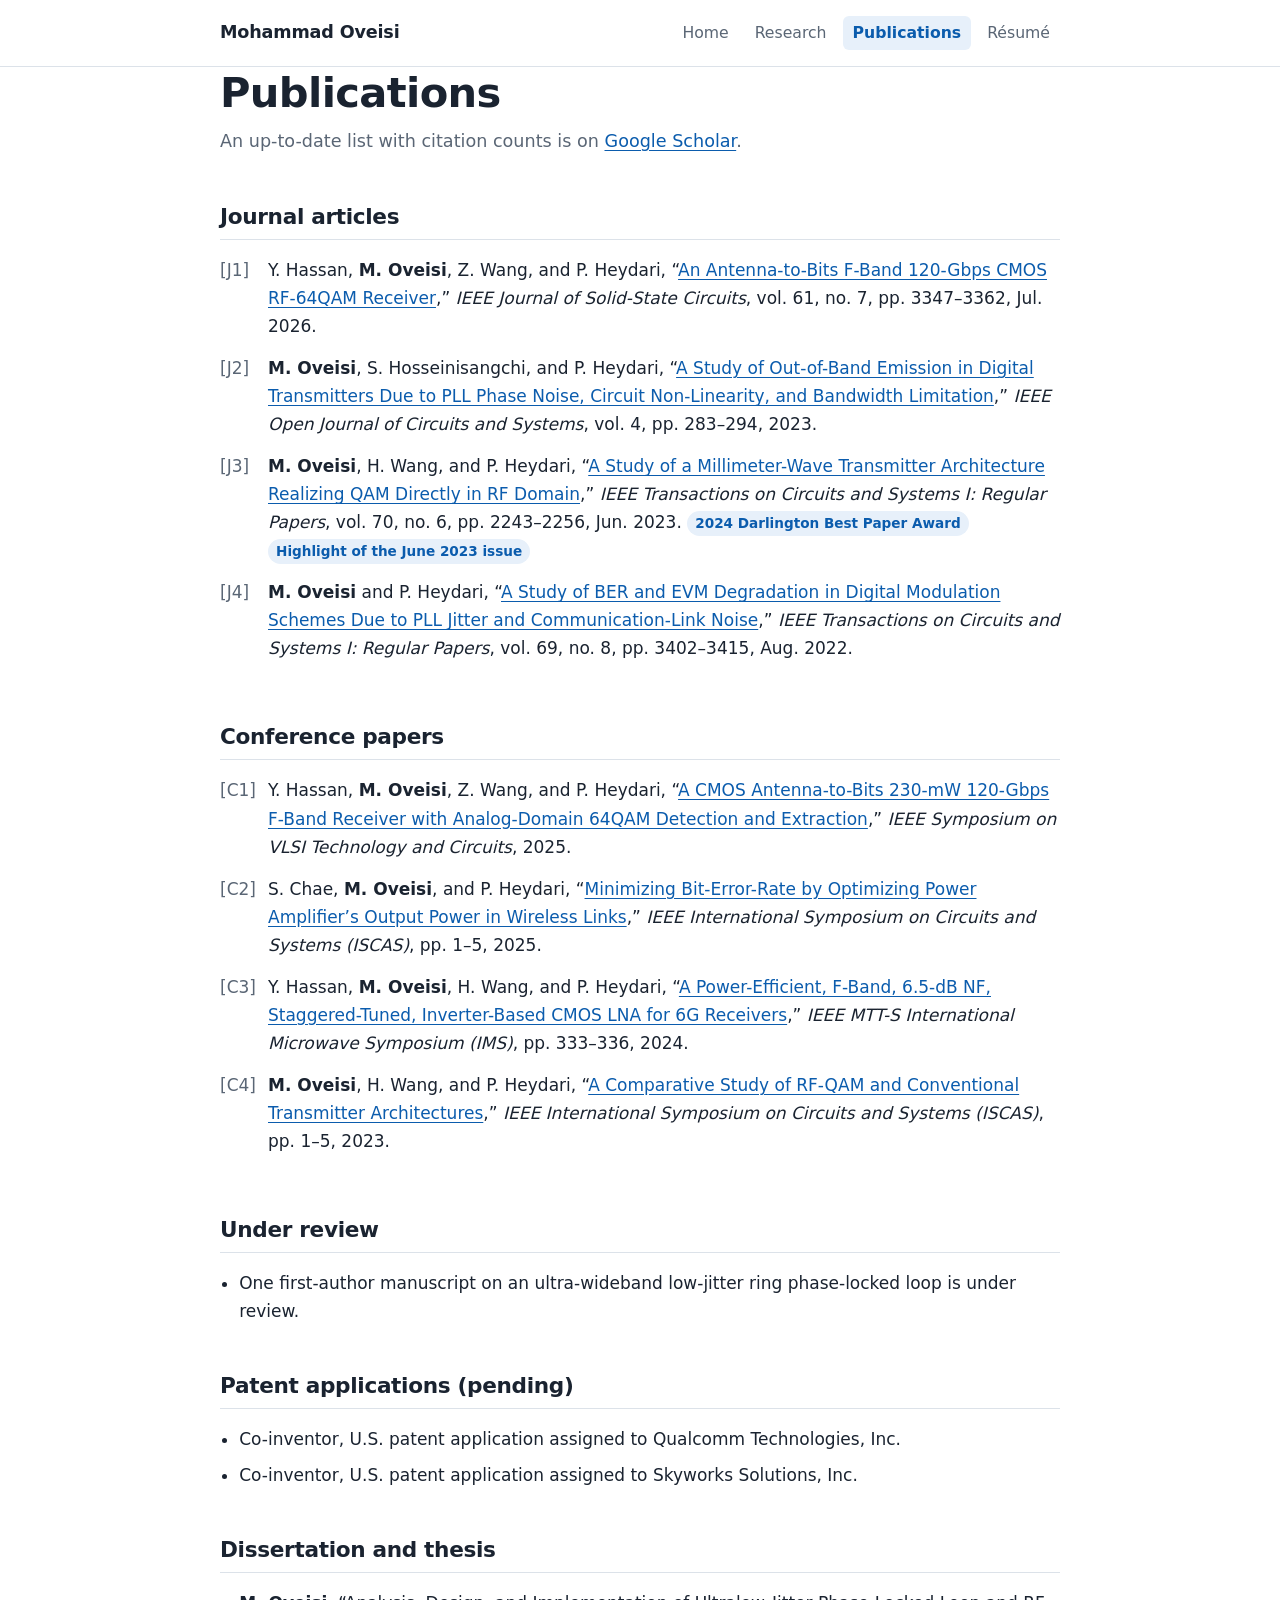
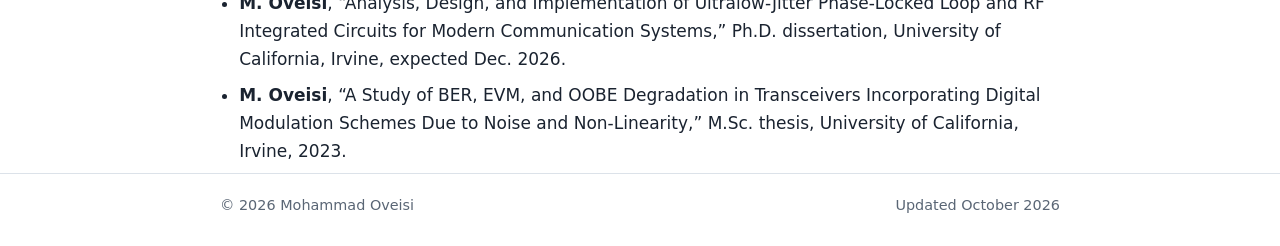
==== publications.html @ 397d7ef5 "Add personal website" ====
<!doctype html>
<html lang="en">
<head>
  <meta charset="utf-8">
  <meta name="viewport" content="width=device-width, initial-scale=1">
  <title>Publications | Mohammad Oveisi</title>
  <meta name="description" content="Journal articles, conference papers, patent applications, and theses by Mohammad Oveisi.">
  <link rel="icon" href="assets/favicon.svg" type="image/svg+xml">
  <link rel="stylesheet" href="assets/style.css">
</head>
<body>
  <a class="skip" href="#main">Skip to content</a>
  <header class="site-header">
    <div class="wrap">
      <a class="brand" href="index.html">Mohammad Oveisi</a>
      <nav aria-label="Main">
        <a href="index.html">Home</a>
        <a href="research.html">Research</a>
        <a href="publications.html" aria-current="page">Publications</a>
        <a href="resume.html">Résumé</a>
      </nav>
    </div>
  </header>

  <main id="main" class="wrap">
    <h1>Publications</h1>
    <p class="lead">An up-to-date list with citation counts is on <a href="https://scholar.google.com/citations?user=EYjMQukAAAAJ&amp;hl=en">Google Scholar</a>.</p>

    <h2>Journal articles</h2>
    <ol class="pubs" data-prefix="J">
      <li>Y. Hassan, <span class="me">M. Oveisi</span>, Z. Wang, and P. Heydari, “<a href="https://doi.org/10.1109/JSSC.2025.3648748">An Antenna-to-Bits F-Band 120-Gbps CMOS RF-64QAM Receiver</a>,” <em>IEEE Journal of Solid-State Circuits</em>, vol. 61, no. 7, pp. 3347–3362, Jul. 2026.</li>
      <li><span class="me">M. Oveisi</span>, S. Hosseinisangchi, and P. Heydari, “<a href="https://doi.org/10.1109/OJCAS.2023.3328871">A Study of Out-of-Band Emission in Digital Transmitters Due to PLL Phase Noise, Circuit Non-Linearity, and Bandwidth Limitation</a>,” <em>IEEE Open Journal of Circuits and Systems</em>, vol. 4, pp. 283–294, 2023.</li>
      <li><span class="me">M. Oveisi</span>, H. Wang, and P. Heydari, “<a href="https://doi.org/10.1109/TCSI.2023.3255109">A Study of a Millimeter-Wave Transmitter Architecture Realizing QAM Directly in RF Domain</a>,” <em>IEEE Transactions on Circuits and Systems I: Regular Papers</em>, vol. 70, no. 6, pp. 2243–2256, Jun. 2023. <span class="badge">2024 Darlington Best Paper Award</span> <span class="badge">Highlight of the June 2023 issue</span></li>
      <li><span class="me">M. Oveisi</span> and P. Heydari, “<a href="https://doi.org/10.1109/TCSI.2022.3172707">A Study of BER and EVM Degradation in Digital Modulation Schemes Due to PLL Jitter and Communication-Link Noise</a>,” <em>IEEE Transactions on Circuits and Systems I: Regular Papers</em>, vol. 69, no. 8, pp. 3402–3415, Aug. 2022.</li>
    </ol>

    <h2>Conference papers</h2>
    <ol class="pubs" data-prefix="C">
      <li>Y. Hassan, <span class="me">M. Oveisi</span>, Z. Wang, and P. Heydari, “<a href="https://doi.org/10.23919/VLSITechnologyandCir65189.2025.11075138">A CMOS Antenna-to-Bits 230-mW 120-Gbps F-Band Receiver with Analog-Domain 64QAM Detection and Extraction</a>,” <em>IEEE Symposium on VLSI Technology and Circuits</em>, 2025.</li>
      <li>S. Chae, <span class="me">M. Oveisi</span>, and P. Heydari, “<a href="https://doi.org/10.1109/ISCAS56072.2025.11043581">Minimizing Bit-Error-Rate by Optimizing Power Amplifier’s Output Power in Wireless Links</a>,” <em>IEEE International Symposium on Circuits and Systems (ISCAS)</em>, pp. 1–5, 2025.</li>
      <li>Y. Hassan, <span class="me">M. Oveisi</span>, H. Wang, and P. Heydari, “<a href="https://doi.org/10.1109/IMS40175.2024.10600407">A Power-Efficient, F-Band, 6.5-dB NF, Staggered-Tuned, Inverter-Based CMOS LNA for 6G Receivers</a>,” <em>IEEE MTT-S International Microwave Symposium (IMS)</em>, pp. 333–336, 2024.</li>
      <li><span class="me">M. Oveisi</span>, H. Wang, and P. Heydari, “<a href="https://doi.org/10.1109/ISCAS46773.2023.10182203">A Comparative Study of RF-QAM and Conventional Transmitter Architectures</a>,” <em>IEEE International Symposium on Circuits and Systems (ISCAS)</em>, pp. 1–5, 2023.</li>
    </ol>

    <h2>Under review</h2>
    <ul class="plain">
      <li>One first-author manuscript on an ultra-wideband low-jitter ring phase-locked loop is under review.</li>
    </ul>

    <h2>Patent applications (pending)</h2>
    <ul class="plain">
      <li>Co-inventor, U.S. patent application assigned to Qualcomm Technologies, Inc.</li>
      <li>Co-inventor, U.S. patent application assigned to Skyworks Solutions, Inc.</li>
    </ul>

    <h2>Dissertation and thesis</h2>
    <ul class="plain">
      <li><span class="me">M. Oveisi</span>, “Analysis, Design, and Implementation of Ultralow-Jitter Phase-Locked Loop and RF Integrated Circuits for Modern Communication Systems,” Ph.D. dissertation, University of California, Irvine, expected Dec. 2026.</li>
      <li><span class="me">M. Oveisi</span>, “A Study of BER, EVM, and OOBE Degradation in Transceivers Incorporating Digital Modulation Schemes Due to Noise and Non-Linearity,” M.Sc. thesis, University of California, Irvine, 2023.</li>
    </ul>
  </main>

  <footer class="site-footer">
    <div class="wrap">
      <span>© 2026 Mohammad Oveisi</span>
      <span>Updated October 2026</span>
    </div>
  </footer>
</body>
</html>
---- assets/style.css ----
:root {
  --bg: #ffffff;
  --surface: #f4f6f9;
  --text: #1a2330;
  --muted: #5a6675;
  --border: #dce2e9;
  --accent: #0b5cad;
  --accent-soft: #e7f0fa;
  --maxw: 880px;
  color-scheme: light dark;
}

@media (prefers-color-scheme: dark) {
  :root {
    --bg: #0f141a;
    --surface: #171e27;
    --text: #e5eaf0;
    --muted: #9ba8b6;
    --border: #28333f;
    --accent: #6fb4f3;
    --accent-soft: #14273a;
  }
}

*,
*::before,
*::after {
  box-sizing: border-box;
}

html {
  -webkit-text-size-adjust: 100%;
}

body {
  margin: 0;
  background: var(--bg);
  color: var(--text);
  font-family: system-ui, -apple-system, "Segoe UI", Roboto, "Helvetica Neue", Arial, sans-serif;
  font-size: 1.0625rem;
  line-height: 1.65;
}

.wrap {
  max-width: var(--maxw);
  margin: 0 auto;
  padding: 0 20px;
}

a {
  color: var(--accent);
  text-underline-offset: 3px;
}

a:hover {
  text-decoration-thickness: 2px;
}

.skip {
  position: absolute;
  left: -999px;
}

.skip:focus {
  left: 12px;
  top: 12px;
  padding: 8px 12px;
  background: var(--bg);
  border: 2px solid var(--accent);
  border-radius: 6px;
  z-index: 10;
}

/* Header */

.site-header {
  border-bottom: 1px solid var(--border);
}

.site-header .wrap {
  display: flex;
  flex-wrap: wrap;
  align-items: center;
  justify-content: space-between;
  gap: 8px 24px;
  padding-top: 16px;
  padding-bottom: 16px;
}

.brand {
  color: var(--text);
  font-weight: 700;
  font-size: 1.1rem;
  text-decoration: none;
  letter-spacing: -0.01em;
}

.site-header nav {
  display: flex;
  flex-wrap: wrap;
  gap: 4px 6px;
}

.site-header nav a {
  color: var(--muted);
  text-decoration: none;
  padding: 4px 10px;
  border-radius: 6px;
  font-size: 0.98rem;
}

.site-header nav a:hover {
  color: var(--text);
  background: var(--surface);
}

.site-header nav a[aria-current="page"] {
  color: var(--accent);
  background: var(--accent-soft);
  font-weight: 600;
}

/* Typography */

main {
  padding-top: 48px;
  padding-bottom: 64px;
}

h1,
h2,
h3 {
  line-height: 1.25;
  letter-spacing: -0.015em;
}

h1 {
  font-size: clamp(2rem, 5vw, 2.6rem);
  margin: 0 0 8px;
}

h2 {
  font-size: 1.35rem;
  margin: 48px 0 16px;
  padding-bottom: 8px;
  border-bottom: 1px solid var(--border);
}

h3 {
  font-size: 1.1rem;
  margin: 0 0 4px;
}

p {
  margin: 0 0 16px;
}

.lead {
  color: var(--muted);
  font-size: 1.1rem;
  margin-bottom: 24px;
}

.tagline {
  font-weight: 600;
  margin-bottom: 4px;
}

.areas {
  color: var(--muted);
  margin-bottom: 24px;
}

.meta {
  color: var(--muted);
  font-size: 0.92rem;
  margin-bottom: 8px;
}

/* Home */

.links {
  display: flex;
  flex-wrap: wrap;
  gap: 8px;
  margin: 24px 0 8px;
  padding: 0;
  list-style: none;
}

.links a {
  display: inline-block;
  padding: 6px 14px;
  border: 1px solid var(--border);
  border-radius: 999px;
  text-decoration: none;
  font-size: 0.95rem;
  font-weight: 500;
}

.links a:hover {
  border-color: var(--accent);
  background: var(--accent-soft);
}

.links a.primary {
  background: var(--accent);
  border-color: var(--accent);
  color: var(--bg);
}

.stats {
  display: flex;
  flex-wrap: wrap;
  gap: 12px;
  margin: 0;
  padding: 0;
  list-style: none;
}

.stats li {
  flex: 1 1 130px;
  background: var(--surface);
  border: 1px solid var(--border);
  border-radius: 10px;
  padding: 14px 16px;
  font-size: 0.92rem;
  line-height: 1.4;
  color: var(--muted);
}

.stats strong {
  display: block;
  font-size: 1.6rem;
  line-height: 1.2;
  color: var(--accent);
  margin-bottom: 4px;
}

.news {
  margin: 0;
  padding: 0;
  list-style: none;
}

.news li {
  display: grid;
  grid-template-columns: 6.5rem 1fr;
  gap: 4px 16px;
  padding: 14px 0;
  border-bottom: 1px solid var(--border);
}

.news li:last-child {
  border-bottom: 0;
}

.news time {
  color: var(--muted);
  font-size: 0.92rem;
  padding-top: 2px;
}

.news p {
  margin: 0;
}

/* Research */

.project {
  padding: 20px 0;
  border-bottom: 1px solid var(--border);
}

.project:last-of-type {
  border-bottom: 0;
}

.project p:last-child {
  margin-bottom: 0;
}

/* Publications */

.pubs {
  margin: 0;
  padding: 0;
  list-style: none;
  counter-reset: pub;
}

.pubs li {
  counter-increment: pub;
  position: relative;
  padding: 0 0 14px 3rem;
}

.pubs li::before {
  position: absolute;
  left: 0;
  color: var(--muted);
  font-variant-numeric: tabular-nums;
}

.pubs[data-prefix="J"] li::before {
  content: "[J" counter(pub) "]";
}

.pubs[data-prefix="C"] li::before {
  content: "[C" counter(pub) "]";
}

.me {
  font-weight: 700;
}

.badge {
  display: inline-block;
  padding: 1px 8px;
  border-radius: 999px;
  background: var(--accent-soft);
  color: var(--accent);
  font-size: 0.85rem;
  font-weight: 600;
  white-space: nowrap;
}

.plain {
  margin: 0;
  padding-left: 1.2rem;
}

.plain li {
  margin-bottom: 8px;
}

/* Résumé */

.entry {
  display: grid;
  grid-template-columns: 1fr auto;
  gap: 2px 24px;
  margin-bottom: 20px;
}

.entry .when {
  color: var(--muted);
  font-size: 0.95rem;
  white-space: nowrap;
  padding-top: 2px;
}

.entry .org {
  color: var(--muted);
  margin: 0;
}

.entry ul {
  grid-column: 1 / -1;
  margin: 6px 0 0;
  padding-left: 1.2rem;
  font-size: 0.98rem;
}

.entry li {
  margin-bottom: 4px;
}

.skills {
  display: grid;
  grid-template-columns: 11rem 1fr;
  gap: 10px 24px;
  margin: 0;
}

.skills dt {
  font-weight: 600;
}

.skills dd {
  margin: 0;
}

/* Footer */

.site-footer {
  border-top: 1px solid var(--border);
  color: var(--muted);
  font-size: 0.9rem;
}

.site-footer .wrap {
  display: flex;
  flex-wrap: wrap;
  justify-content: space-between;
  gap: 8px 24px;
  padding-top: 20px;
  padding-bottom: 28px;
}

.site-footer a {
  color: var(--muted);
}

@media (max-width: 600px) {
  main {
    padding-top: 32px;
  }

  .news li {
    grid-template-columns: 1fr;
  }

  .entry {
    grid-template-columns: 1fr;
  }

  .skills {
    grid-template-columns: 1fr;
    gap: 2px;
  }

  .skills dd {
    margin-bottom: 12px;
  }

  .pubs li {
    padding-left: 2.6rem;
  }
}

@media print {
  .site-header nav,
  .site-footer,
  .skip {
    display: none;
  }

  body {
    font-size: 11pt;
  }

  a {
    color: inherit;
    text-decoration: none;
  }
}
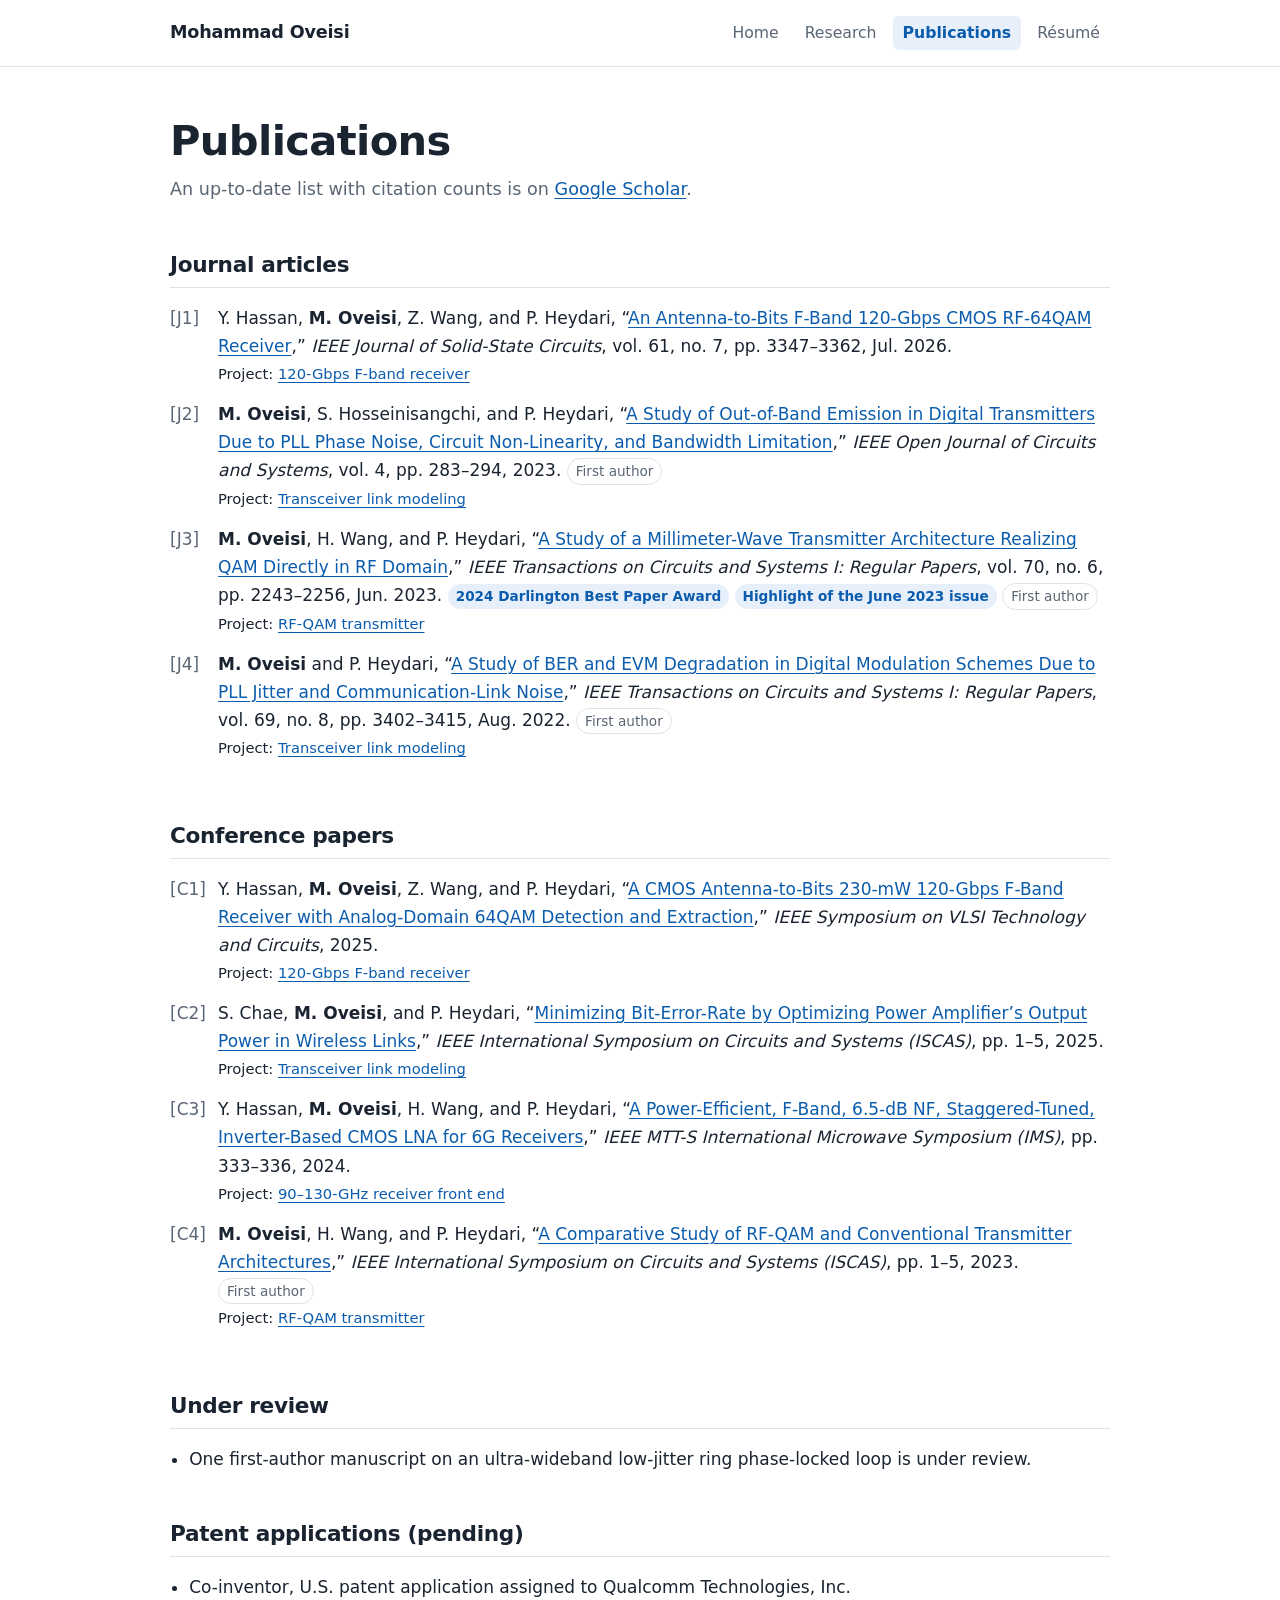
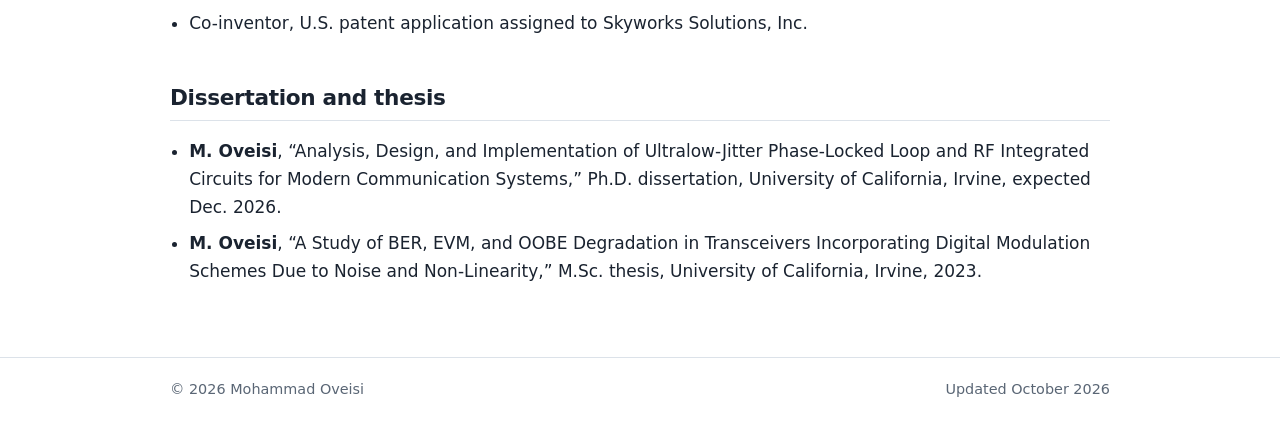
==== commit a79f269f: "Restructure site as an engineering portfolio Home leads with a compact hero, stats, featured work, a" ====
--- a/publications.html
+++ b/publications.html
@@ -5,6 +5,9 @@
   <meta name="viewport" content="width=device-width, initial-scale=1">
   <title>Publications | Mohammad Oveisi</title>
   <meta name="description" content="Journal articles, conference papers, patent applications, and theses by Mohammad Oveisi.">
+  <link rel="canonical" href="https://mohammadoveisi.github.io/publications.html">
+  <meta property="og:title" content="Publications | Mohammad Oveisi">
+  <meta property="og:image" content="https://mohammadoveisi.github.io/assets/social-card.png">
   <link rel="icon" href="assets/favicon.svg" type="image/svg+xml">
   <link rel="stylesheet" href="assets/style.css">
 </head>
@@ -28,18 +31,18 @@
 
     <h2>Journal articles</h2>
     <ol class="pubs" data-prefix="J">
-      <li>Y. Hassan, <span class="me">M. Oveisi</span>, Z. Wang, and P. Heydari, “<a href="https://doi.org/10.1109/JSSC.2025.3648748">An Antenna-to-Bits F-Band 120-Gbps CMOS RF-64QAM Receiver</a>,” <em>IEEE Journal of Solid-State Circuits</em>, vol. 61, no. 7, pp. 3347–3362, Jul. 2026.</li>
-      <li><span class="me">M. Oveisi</span>, S. Hosseinisangchi, and P. Heydari, “<a href="https://doi.org/10.1109/OJCAS.2023.3328871">A Study of Out-of-Band Emission in Digital Transmitters Due to PLL Phase Noise, Circuit Non-Linearity, and Bandwidth Limitation</a>,” <em>IEEE Open Journal of Circuits and Systems</em>, vol. 4, pp. 283–294, 2023.</li>
-      <li><span class="me">M. Oveisi</span>, H. Wang, and P. Heydari, “<a href="https://doi.org/10.1109/TCSI.2023.3255109">A Study of a Millimeter-Wave Transmitter Architecture Realizing QAM Directly in RF Domain</a>,” <em>IEEE Transactions on Circuits and Systems I: Regular Papers</em>, vol. 70, no. 6, pp. 2243–2256, Jun. 2023. <span class="badge">2024 Darlington Best Paper Award</span> <span class="badge">Highlight of the June 2023 issue</span></li>
-      <li><span class="me">M. Oveisi</span> and P. Heydari, “<a href="https://doi.org/10.1109/TCSI.2022.3172707">A Study of BER and EVM Degradation in Digital Modulation Schemes Due to PLL Jitter and Communication-Link Noise</a>,” <em>IEEE Transactions on Circuits and Systems I: Regular Papers</em>, vol. 69, no. 8, pp. 3402–3415, Aug. 2022.</li>
+      <li>Y. Hassan, <span class="me">M. Oveisi</span>, Z. Wang, and P. Heydari, “<a href="https://doi.org/10.1109/JSSC.2025.3648748">An Antenna-to-Bits F-Band 120-Gbps CMOS RF-64QAM Receiver</a>,” <em>IEEE Journal of Solid-State Circuits</em>, vol. 61, no. 7, pp. 3347–3362, Jul. 2026. <span class="pub-links">Project: <a href="research.html#receiver">120-Gbps F-band receiver</a></span></li>
+      <li><span class="me">M. Oveisi</span>, S. Hosseinisangchi, and P. Heydari, “<a href="https://doi.org/10.1109/OJCAS.2023.3328871">A Study of Out-of-Band Emission in Digital Transmitters Due to PLL Phase Noise, Circuit Non-Linearity, and Bandwidth Limitation</a>,” <em>IEEE Open Journal of Circuits and Systems</em>, vol. 4, pp. 283–294, 2023. <span class="badge quiet">First author</span> <span class="pub-links">Project: <a href="research.html#link-modeling">Transceiver link modeling</a></span></li>
+      <li><span class="me">M. Oveisi</span>, H. Wang, and P. Heydari, “<a href="https://doi.org/10.1109/TCSI.2023.3255109">A Study of a Millimeter-Wave Transmitter Architecture Realizing QAM Directly in RF Domain</a>,” <em>IEEE Transactions on Circuits and Systems I: Regular Papers</em>, vol. 70, no. 6, pp. 2243–2256, Jun. 2023. <span class="badge">2024 Darlington Best Paper Award</span> <span class="badge">Highlight of the June 2023 issue</span> <span class="badge quiet">First author</span> <span class="pub-links">Project: <a href="research.html#rf-qam">RF-QAM transmitter</a></span></li>
+      <li><span class="me">M. Oveisi</span> and P. Heydari, “<a href="https://doi.org/10.1109/TCSI.2022.3172707">A Study of BER and EVM Degradation in Digital Modulation Schemes Due to PLL Jitter and Communication-Link Noise</a>,” <em>IEEE Transactions on Circuits and Systems I: Regular Papers</em>, vol. 69, no. 8, pp. 3402–3415, Aug. 2022. <span class="badge quiet">First author</span> <span class="pub-links">Project: <a href="research.html#link-modeling">Transceiver link modeling</a></span></li>
     </ol>
 
     <h2>Conference papers</h2>
     <ol class="pubs" data-prefix="C">
-      <li>Y. Hassan, <span class="me">M. Oveisi</span>, Z. Wang, and P. Heydari, “<a href="https://doi.org/10.23919/VLSITechnologyandCir65189.2025.11075138">A CMOS Antenna-to-Bits 230-mW 120-Gbps F-Band Receiver with Analog-Domain 64QAM Detection and Extraction</a>,” <em>IEEE Symposium on VLSI Technology and Circuits</em>, 2025.</li>
-      <li>S. Chae, <span class="me">M. Oveisi</span>, and P. Heydari, “<a href="https://doi.org/10.1109/ISCAS56072.2025.11043581">Minimizing Bit-Error-Rate by Optimizing Power Amplifier’s Output Power in Wireless Links</a>,” <em>IEEE International Symposium on Circuits and Systems (ISCAS)</em>, pp. 1–5, 2025.</li>
-      <li>Y. Hassan, <span class="me">M. Oveisi</span>, H. Wang, and P. Heydari, “<a href="https://doi.org/10.1109/IMS40175.2024.10600407">A Power-Efficient, F-Band, 6.5-dB NF, Staggered-Tuned, Inverter-Based CMOS LNA for 6G Receivers</a>,” <em>IEEE MTT-S International Microwave Symposium (IMS)</em>, pp. 333–336, 2024.</li>
-      <li><span class="me">M. Oveisi</span>, H. Wang, and P. Heydari, “<a href="https://doi.org/10.1109/ISCAS46773.2023.10182203">A Comparative Study of RF-QAM and Conventional Transmitter Architectures</a>,” <em>IEEE International Symposium on Circuits and Systems (ISCAS)</em>, pp. 1–5, 2023.</li>
+      <li>Y. Hassan, <span class="me">M. Oveisi</span>, Z. Wang, and P. Heydari, “<a href="https://doi.org/10.23919/VLSITechnologyandCir65189.2025.11075138">A CMOS Antenna-to-Bits 230-mW 120-Gbps F-Band Receiver with Analog-Domain 64QAM Detection and Extraction</a>,” <em>IEEE Symposium on VLSI Technology and Circuits</em>, 2025. <span class="pub-links">Project: <a href="research.html#receiver">120-Gbps F-band receiver</a></span></li>
+      <li>S. Chae, <span class="me">M. Oveisi</span>, and P. Heydari, “<a href="https://doi.org/10.1109/ISCAS56072.2025.11043581">Minimizing Bit-Error-Rate by Optimizing Power Amplifier’s Output Power in Wireless Links</a>,” <em>IEEE International Symposium on Circuits and Systems (ISCAS)</em>, pp. 1–5, 2025. <span class="pub-links">Project: <a href="research.html#link-modeling">Transceiver link modeling</a></span></li>
+      <li>Y. Hassan, <span class="me">M. Oveisi</span>, H. Wang, and P. Heydari, “<a href="https://doi.org/10.1109/IMS40175.2024.10600407">A Power-Efficient, F-Band, 6.5-dB NF, Staggered-Tuned, Inverter-Based CMOS LNA for 6G Receivers</a>,” <em>IEEE MTT-S International Microwave Symposium (IMS)</em>, pp. 333–336, 2024. <span class="pub-links">Project: <a href="research.html#front-end">90–130-GHz receiver front end</a></span></li>
+      <li><span class="me">M. Oveisi</span>, H. Wang, and P. Heydari, “<a href="https://doi.org/10.1109/ISCAS46773.2023.10182203">A Comparative Study of RF-QAM and Conventional Transmitter Architectures</a>,” <em>IEEE International Symposium on Circuits and Systems (ISCAS)</em>, pp. 1–5, 2023. <span class="badge quiet">First author</span> <span class="pub-links">Project: <a href="research.html#rf-qam">RF-QAM transmitter</a></span></li>
     </ol>
 
     <h2>Under review</h2>
--- a/assets/style.css
+++ b/assets/style.css
@@ -6,7 +6,8 @@
   --border: #dce2e9;
   --accent: #0b5cad;
   --accent-soft: #e7f0fa;
-  --maxw: 880px;
+  --maxw: 980px;
+  --measure: 46rem;
   color-scheme: light dark;
 }
 
@@ -56,6 +57,12 @@
   text-decoration-thickness: 2px;
 }
 
+:focus-visible {
+  outline: 2px solid var(--accent);
+  outline-offset: 2px;
+  border-radius: 4px;
+}
+
 .skip {
   position: absolute;
   left: -999px;
@@ -122,7 +129,7 @@
 
 /* Typography */
 
-main {
+main.wrap {
   padding-top: 48px;
   padding-bottom: 64px;
 }
@@ -155,6 +162,11 @@
   margin: 0 0 16px;
 }
 
+main > p,
+.prose {
+  max-width: var(--measure);
+}
+
 .lead {
   color: var(--muted);
   font-size: 1.1rem;
@@ -178,6 +190,99 @@
 }
 
 /* Home */
+
+.hero {
+  display: grid;
+  grid-template-columns: 1fr auto;
+  align-items: center;
+  gap: 24px 48px;
+}
+
+.hero-photo {
+  width: 220px;
+  height: 220px;
+  border-radius: 14px;
+  border: 1px solid var(--border);
+  object-fit: cover;
+}
+
+.focus {
+  font-size: 1.2rem;
+  line-height: 1.5;
+  max-width: 38rem;
+  margin: 16px 0 12px;
+}
+
+.hero .areas {
+  margin-bottom: 0;
+}
+
+.cards {
+  display: grid;
+  grid-template-columns: repeat(auto-fit, minmax(260px, 1fr));
+  gap: 16px;
+  margin: 0;
+  padding: 0;
+  list-style: none;
+}
+
+.card {
+  display: flex;
+  flex-direction: column;
+  background: var(--surface);
+  border: 1px solid var(--border);
+  border-radius: 10px;
+  overflow: hidden;
+}
+
+.card img {
+  display: block;
+  width: 100%;
+  aspect-ratio: 16 / 10;
+  object-fit: cover;
+  border-bottom: 1px solid var(--border);
+}
+
+.card-body {
+  display: flex;
+  flex-direction: column;
+  flex: 1;
+  padding: 16px 18px 18px;
+}
+
+.card h3 {
+  margin-bottom: 6px;
+}
+
+.card p {
+  font-size: 0.96rem;
+  line-height: 1.55;
+  margin-bottom: 12px;
+}
+
+.card .more {
+  margin: auto 0 0;
+  font-weight: 600;
+}
+
+.metrics {
+  display: flex;
+  flex-wrap: wrap;
+  gap: 6px;
+  margin: 0 0 12px;
+  padding: 0;
+  list-style: none;
+}
+
+.metrics li {
+  padding: 2px 10px;
+  border-radius: 999px;
+  background: var(--accent-soft);
+  color: var(--accent);
+  font-size: 0.88rem;
+  font-weight: 600;
+  white-space: nowrap;
+}
 
 .links {
   display: flex;
@@ -213,7 +318,7 @@
   display: flex;
   flex-wrap: wrap;
   gap: 12px;
-  margin: 0;
+  margin: 36px 0 0;
   padding: 0;
   list-style: none;
 }
@@ -268,16 +373,65 @@
 /* Research */
 
 .project {
-  padding: 20px 0;
-  border-bottom: 1px solid var(--border);
-}
-
-.project:last-of-type {
-  border-bottom: 0;
-}
-
-.project p:last-child {
-  margin-bottom: 0;
+  display: grid;
+  grid-template-columns: minmax(0, 1fr);
+  gap: 20px 28px;
+  margin-bottom: 20px;
+  padding: 22px 24px;
+  background: var(--surface);
+  border: 1px solid var(--border);
+  border-radius: 10px;
+  scroll-margin-top: 16px;
+}
+
+.project.has-figure {
+  grid-template-columns: minmax(0, 300px) minmax(0, 1fr);
+}
+
+.project figure {
+  margin: 0;
+}
+
+.project figure img {
+  display: block;
+  width: 100%;
+  height: auto;
+  border-radius: 6px;
+  border: 1px solid var(--border);
+}
+
+.project figcaption {
+  color: var(--muted);
+  font-size: 0.82rem;
+  line-height: 1.4;
+  margin-top: 6px;
+}
+
+.project h2 {
+  font-size: 1.2rem;
+  margin: 0 0 4px;
+  padding: 0;
+  border: 0;
+}
+
+.project p {
+  font-size: 0.98rem;
+}
+
+.project .role {
+  border-left: 3px solid var(--accent);
+  padding-left: 12px;
+}
+
+.project-links {
+  display: flex;
+  flex-wrap: wrap;
+  gap: 4px 18px;
+  margin: 0;
+  padding: 0;
+  list-style: none;
+  font-size: 0.95rem;
+  font-weight: 600;
 }
 
 /* Publications */
@@ -325,6 +479,19 @@
   white-space: nowrap;
 }
 
+.badge.quiet {
+  background: transparent;
+  border: 1px solid var(--border);
+  color: var(--muted);
+  font-weight: 500;
+}
+
+.pub-links {
+  display: block;
+  margin-top: 2px;
+  font-size: 0.92rem;
+}
+
 .plain {
   margin: 0;
   padding-left: 1.2rem;
@@ -403,12 +570,28 @@
 }
 
 @media (max-width: 600px) {
-  main {
+  main.wrap {
     padding-top: 32px;
   }
 
   .news li {
     grid-template-columns: 1fr;
+  }
+
+  .hero {
+    grid-template-columns: 1fr;
+  }
+
+  .hero-photo {
+    width: 140px;
+    height: 140px;
+    order: -1;
+  }
+
+  .project,
+  .project.has-figure {
+    grid-template-columns: minmax(0, 1fr);
+    padding: 18px;
   }
 
   .entry {
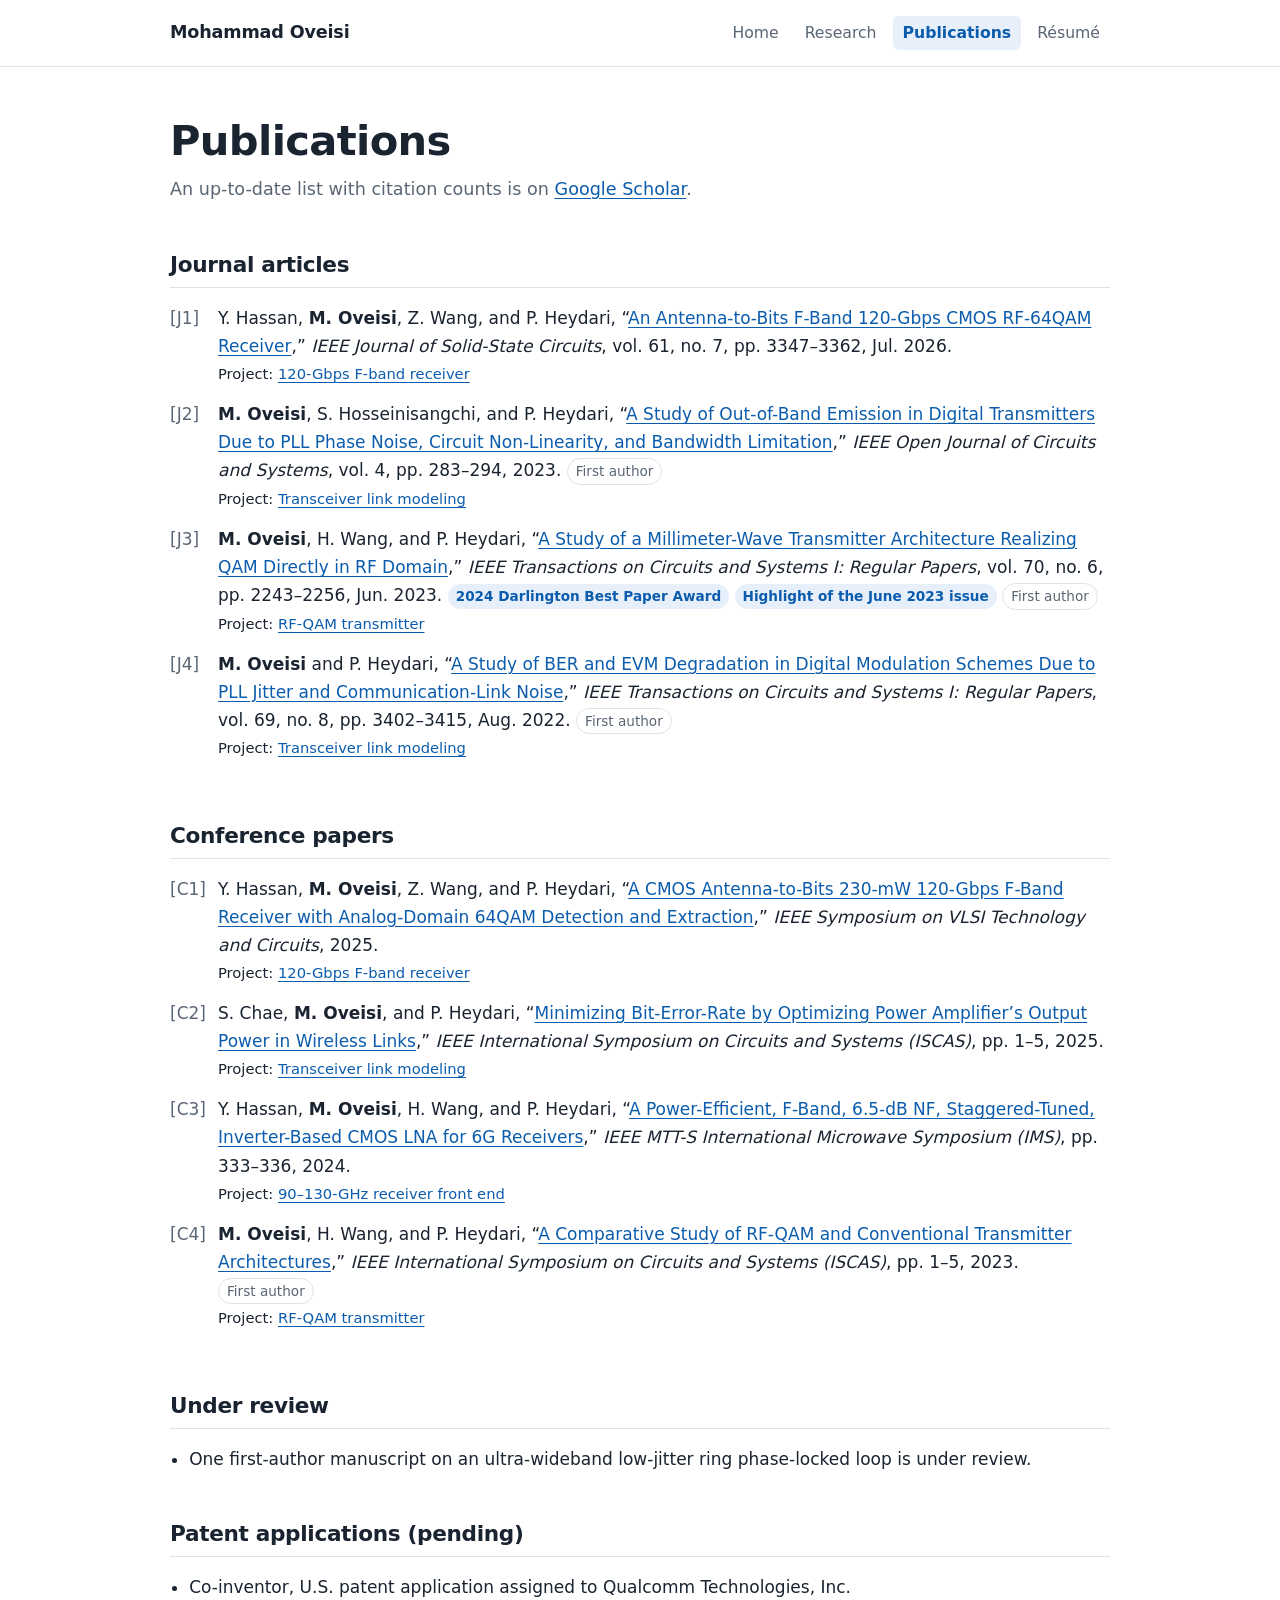
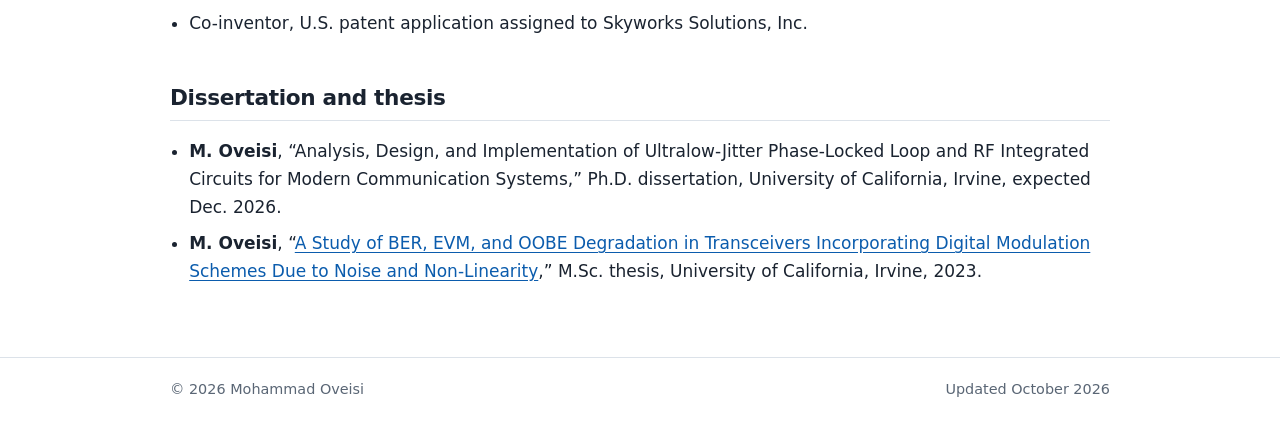
==== commit 631ce0b7: "Add figures for the RF-QAM and link-modeling projects, link M.Sc. thesis Home: featured cards now ca" ====
--- a/publications.html
+++ b/publications.html
@@ -59,7 +59,7 @@
     <h2>Dissertation and thesis</h2>
     <ul class="plain">
       <li><span class="me">M. Oveisi</span>, “Analysis, Design, and Implementation of Ultralow-Jitter Phase-Locked Loop and RF Integrated Circuits for Modern Communication Systems,” Ph.D. dissertation, University of California, Irvine, expected Dec. 2026.</li>
-      <li><span class="me">M. Oveisi</span>, “A Study of BER, EVM, and OOBE Degradation in Transceivers Incorporating Digital Modulation Schemes Due to Noise and Non-Linearity,” M.Sc. thesis, University of California, Irvine, 2023.</li>
+      <li><span class="me">M. Oveisi</span>, “<a href="https://escholarship.org/uc/item/5d90r6g8">A Study of BER, EVM, and OOBE Degradation in Transceivers Incorporating Digital Modulation Schemes Due to Noise and Non-Linearity</a>,” M.Sc. thesis, University of California, Irvine, 2023.</li>
     </ul>
   </main>
 
--- a/assets/style.css
+++ b/assets/style.css
@@ -238,8 +238,10 @@
 .card img {
   display: block;
   width: 100%;
-  aspect-ratio: 16 / 10;
-  object-fit: cover;
+  aspect-ratio: 4 / 3;
+  height: auto;
+  object-fit: contain;
+  background: #fff;
   border-bottom: 1px solid var(--border);
 }
 
@@ -336,7 +338,7 @@
 
 .stats strong {
   display: block;
-  font-size: 1.6rem;
+  font-size: 1.5rem;
   line-height: 1.2;
   color: var(--accent);
   margin-bottom: 4px;
